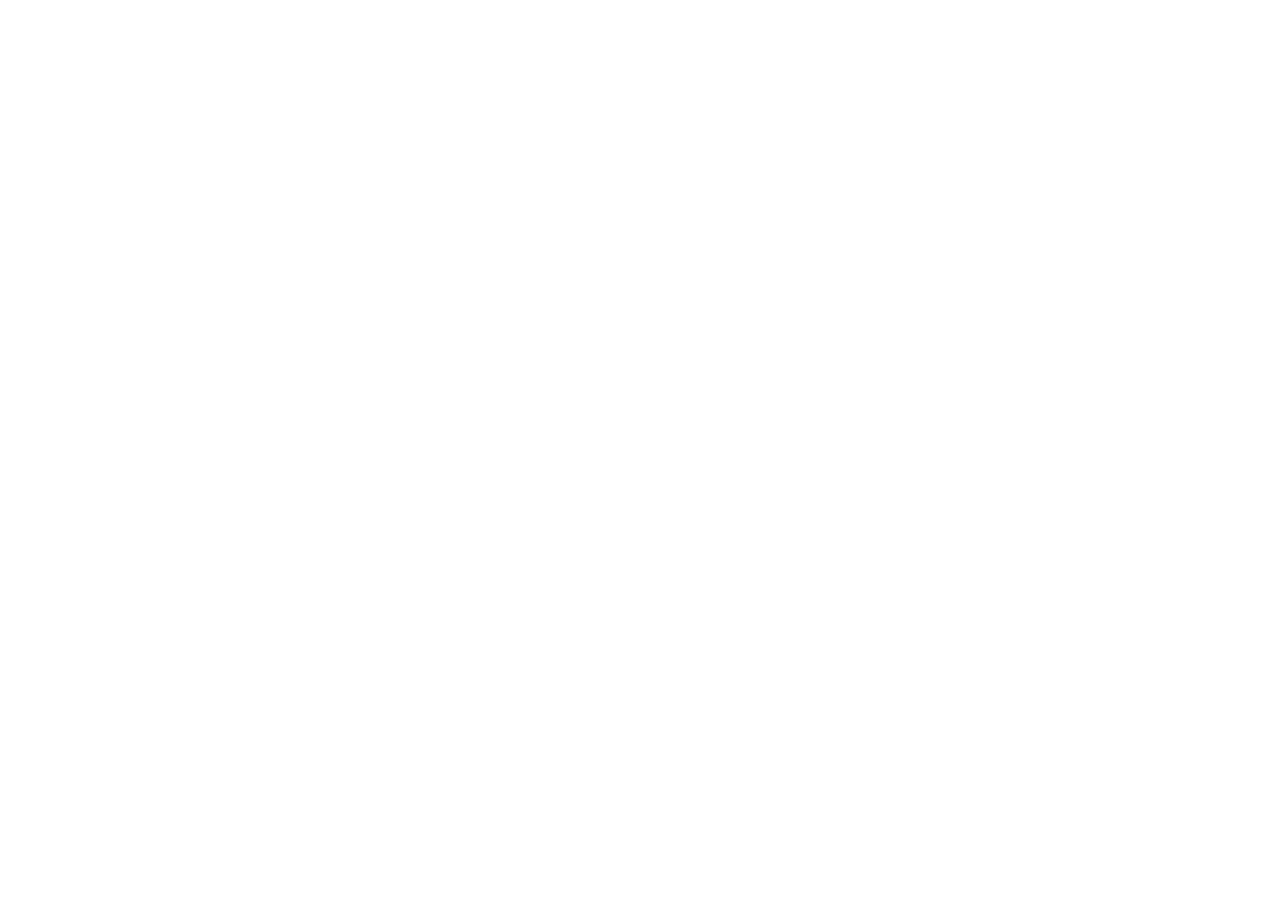
==== index.html @ 0d728dfb "basic setup" ====
<!DOCTYPE html>
<html lang="en">
<head>
    <meta charset="UTF-8">
    <meta name="viewport" content="width=device-width, initial-scale=1.0">
    <title>Justin J. Fici</title>
    <link rel="stylesheet" href="css/modnorm.min.css">
    <link rel="stylesheet" href="css/styles.css">
</head>
<body>
    
</body>
</html>
---- css/modnorm.min.css ----
progress,sub,sup{vertical-align:baseline}*,::after,::before{box-sizing:border-box}html{line-height:1.15;-webkit-text-size-adjust:100%;-moz-tab-size:4;tab-size:4}body{margin:0;font-family:system-ui,-apple-system,'Segoe UI',Roboto,Helvetica,Arial,sans-serif,'Apple Color Emoji','Segoe UI Emoji'}hr{height:0;color:inherit}abbr[title]{text-decoration:underline dotted}b,strong{font-weight:bolder}code,kbd,pre,samp{font-family:ui-monospace,SFMono-Regular,Consolas,'Liberation Mono',Menlo,monospace;font-size:1em}small{font-size:80%}sub,sup{font-size:75%;line-height:0;position:relative}sub{bottom:-.25em}sup{top:-.5em}table{text-indent:0;border-color:inherit}button,input,optgroup,select,textarea{font-family:inherit;font-size:100%;line-height:1.15;margin:0}button,select{text-transform:none}[type=button],[type=reset],[type=submit],button{-webkit-appearance:button;appearance:button;}::-moz-focus-inner{border-style:none;padding:0}:-moz-focusring{outline:ButtonText dotted 1px}:-moz-ui-invalid{box-shadow:none}legend{padding:0}::-webkit-inner-spin-button,::-webkit-outer-spin-button{height:auto}[type=search]{-webkit-appearance:textfield;appearance:textfield;outline-offset:-2px}::-webkit-search-decoration{-webkit-appearance:none;appearance:none;}::-webkit-file-upload-button{-webkit-appearance:button;appearance:button;font:inherit}summary{display:list-item}html{font-size:62.5%;}body{font-size:1.6rem;}img{width:100%;height:auto;user-select:none;}button{color:inherit;}a,button{touch-action: manipulation;}svg{height:100%;width:100%;fill:currentColor;pointer-events:none;}iframe,video{height:100%;width:100%}
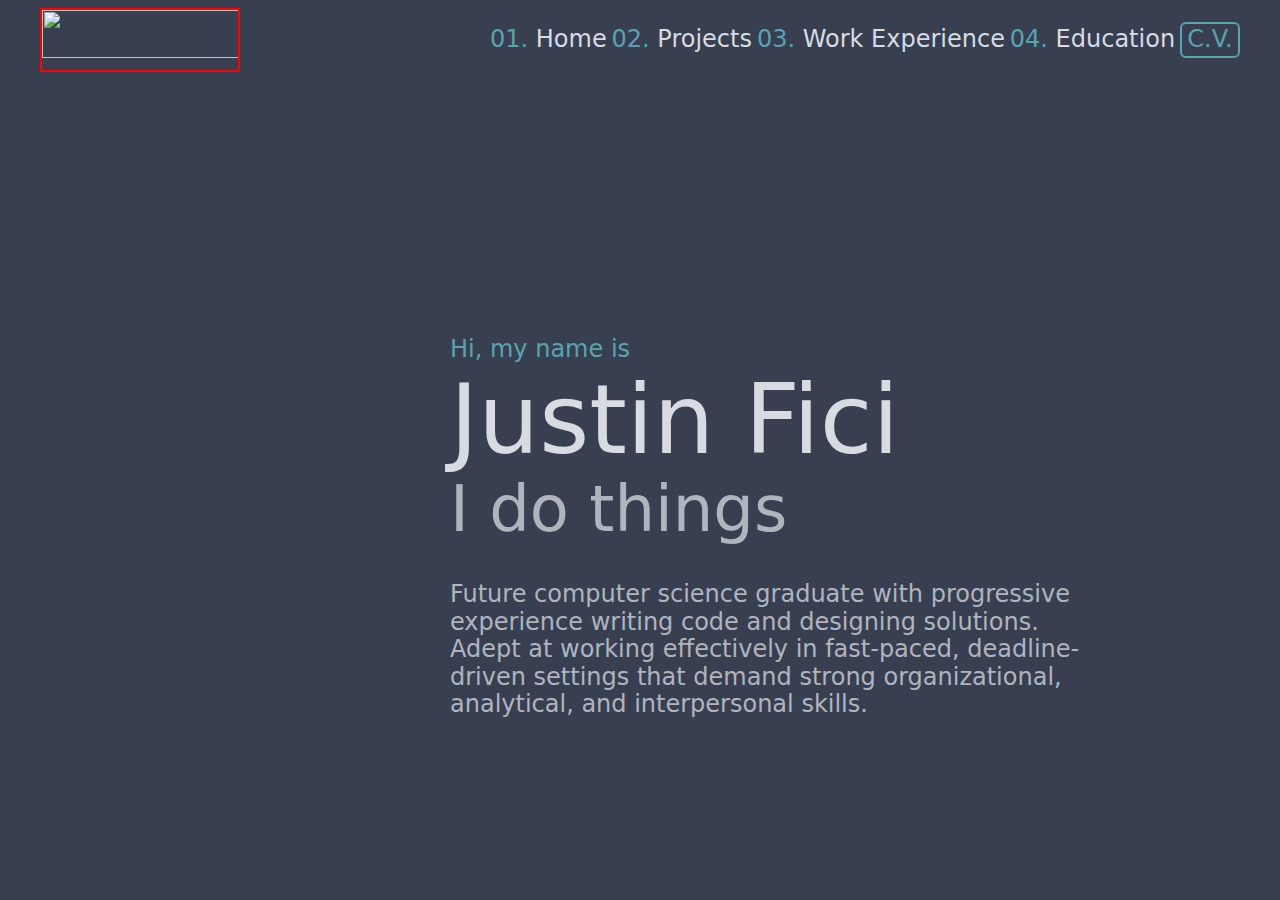
==== commit 1cb48f3e: "completed home page" ====
--- a/index.html
+++ b/index.html
@@ -8,6 +8,32 @@
     <link rel="stylesheet" href="css/styles.css">
 </head>
 <body>
-    
+    <nav>
+        <img id="logo" src="">
+        <div id="nav-links">
+            <a id="home" href="index.html">
+                <span class="num">01. </span><span class="label">Home</span>
+            </a>
+            <a id="projects" href="projects.html">
+                <span class="num">02. </span><span class="label">Projects</span>
+            </a>
+            <a id="work-experience" href="work.html">
+                <span class="num">03. </span><span class="label">Work Experience</span>
+            </a>
+            <a id="education" href="education.html">
+                <span class="num">04. </span><span class="label">Education</span>
+            </a>
+            <a id="cv" href="cv.html">
+                <span>C.V.</span>
+            </a>
+        </div>
+    </nav>
+    <article>
+        <p id="intro">Hi, my name is</p>
+        <p id="name">Justin Fici</p>
+        <p id="statement">I do things</p>
+        <p id="bio">Future computer science graduate with progressive experience writing code and designing solutions. 
+            Adept at working effectively in fast-paced, deadline-driven settings that demand strong organizational, analytical, and interpersonal skills. </p>
+    </article>
 </body>
 </html>--- a/css/styles.css
+++ b/css/styles.css
@@ -0,0 +1,84 @@
+:root {
+    --bg: #373F51;
+    --text: #D8DBE2;
+    --highlight-text: #58A4B0;
+    --std: all 200ms ease-in-out;
+}
+body {
+    height: 100vh;
+    display: grid;
+    grid-template-rows: 8rem 1fr;
+    margin-left: 4rem;
+    margin-right: 4rem;
+    background-color: var(--bg);
+    color: var(--text);
+}
+a {
+    text-decoration: none;
+    color: var(--text);
+}
+nav {
+    display: flex;
+    align-items: center;
+    justify-content: space-between;
+}
+#logo {
+    width: 20rem;
+    height: 80%;
+    border: 2px solid red;
+}
+#nav-links {
+    width: 75rem;
+    display: flex;
+    justify-content: space-between;
+    align-items: center;
+    font-size: 2.4rem;
+    height: 100%;
+}
+.num {
+    color: var(--highlight-text);
+}
+#cv {
+    width: 6rem;
+    color: var(--highlight-text);
+    border: 2px solid var(--highlight-text);
+    border-radius: 6px;
+    height: 3.6rem;
+    display: flex;
+    justify-content: center;
+    align-items: center;
+    transition: var(--std);
+}
+#cv:hover {
+    background-color: rgba(0, 0, 0, 0.3);
+}
+article {
+    display: grid;
+    grid-template-columns: 40rem 65rem 1fr;
+    grid-template-rows: 24rem 4rem 8rem 8rem 18rem;
+    grid-gap: 1rem;
+    align-items: center;
+}
+#intro {
+    grid-column: 2;
+    grid-row: 2;
+    color: var(--highlight-text);
+    font-size: 2.4rem;
+}
+#name {
+    grid-column: 2;
+    grid-row: 3;
+    font-size: 9.6rem;
+}
+#statement {
+    grid-column: 2;
+    grid-row: 4;
+    font-size: 6.4rem;
+    opacity: 75%;
+}
+#bio {
+    grid-column: 2;
+    grid-row: 5;
+    font-size: 2.4rem;
+    opacity: 75%;
+}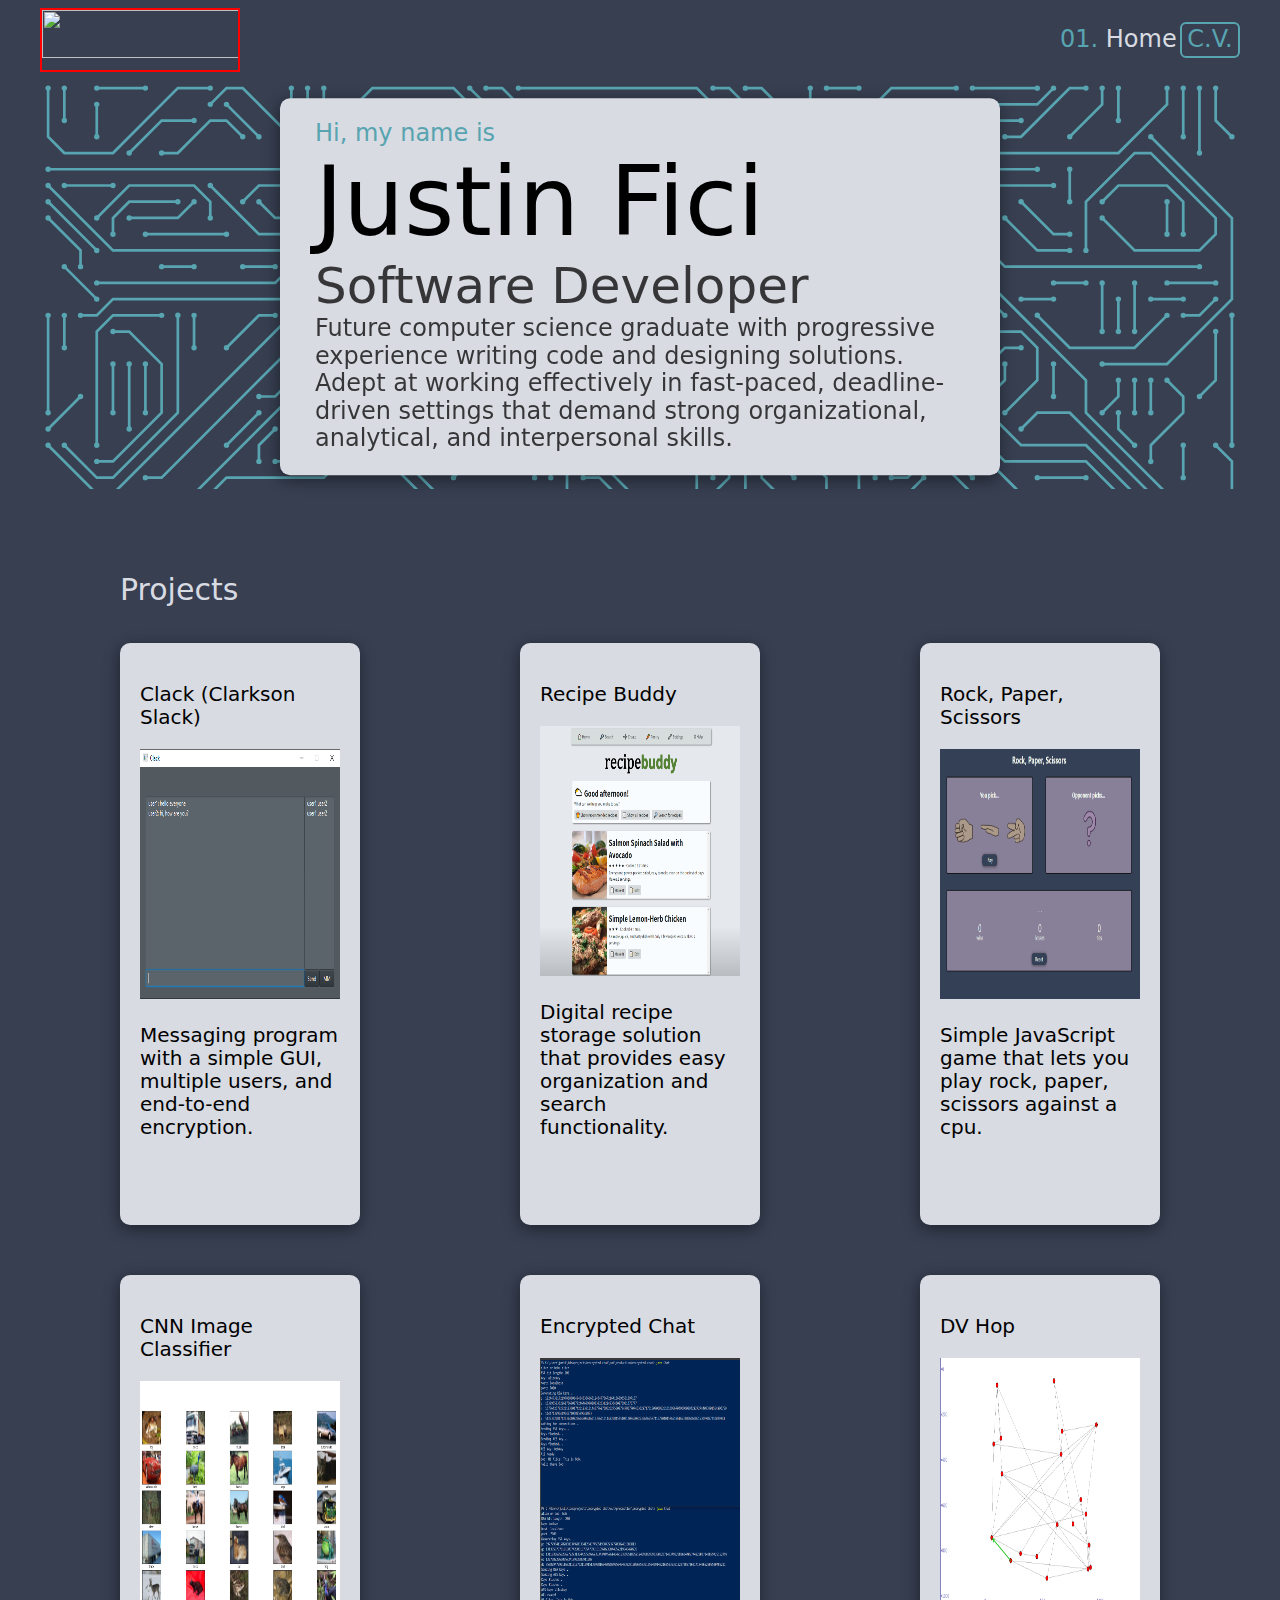
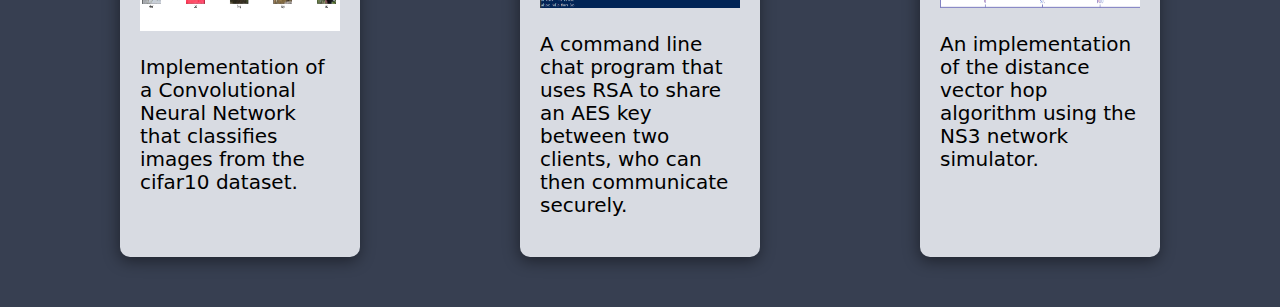
==== commit a1fd25e9: "finished project grid and combined it to home page" ====
--- a/index.html
+++ b/index.html
@@ -4,36 +4,66 @@
     <meta charset="UTF-8">
     <meta name="viewport" content="width=device-width, initial-scale=1.0">
     <title>Justin J. Fici</title>
+    <link rel="stylesheet" href="https://fonts.googleapis.com/css2?family=Material+Symbols+Outlined:opsz,wght,FILL,GRAD@24,400,0,0" />
     <link rel="stylesheet" href="css/modnorm.min.css">
     <link rel="stylesheet" href="css/styles.css">
 </head>
-<body>
+<body id="body-home">
     <nav>
         <img id="logo" src="">
         <div id="nav-links">
             <a id="home" href="index.html">
                 <span class="num">01. </span><span class="label">Home</span>
             </a>
-            <a id="projects" href="projects.html">
-                <span class="num">02. </span><span class="label">Projects</span>
-            </a>
-            <a id="work-experience" href="work.html">
-                <span class="num">03. </span><span class="label">Work Experience</span>
-            </a>
-            <a id="education" href="education.html">
-                <span class="num">04. </span><span class="label">Education</span>
-            </a>
             <a id="cv" href="cv.html">
                 <span>C.V.</span>
             </a>
         </div>
     </nav>
-    <article>
-        <p id="intro">Hi, my name is</p>
-        <p id="name">Justin Fici</p>
-        <p id="statement">I do things</p>
-        <p id="bio">Future computer science graduate with progressive experience writing code and designing solutions. 
-            Adept at working effectively in fast-paced, deadline-driven settings that demand strong organizational, analytical, and interpersonal skills. </p>
+    <article id="home-content">
+        <img id="circuit-board" src="media/CircuitBoard.svg">
+        <div id="intro-wrapper">
+            <p id="intro">Hi, my name is</p>
+            <p id="name">Justin Fici</p>
+            <p id="statement">Software Developer</p>
+            <p id="bio">
+                Future computer science graduate with progressive experience writing code and designing solutions. 
+                Adept at working effectively in fast-paced, deadline-driven settings that demand strong organizational, analytical, and interpersonal skills. 
+            </p>
+        </div>
+    </article>
+    <article id="projects-content">
+        <p>Projects</p>
+        <a href="https://github.com/ficijj/Clack" class="card" target="_blank">
+            <p class="card-title">Clack (Clarkson Slack)</p>
+            <img src="media/Clack.PNG">
+            <p class="card-description">Messaging program with a simple GUI, multiple users, and end-to-end encryption.</p>
+        </a>
+        <a href="https://github.com/crazyrecipes/RecipeBuddy" class="card" target="_blank">
+            <p class="card-title">Recipe Buddy</p>
+            <img src="media/RecBud.PNG">
+            <p class="card-description">Digital recipe storage solution that provides easy organization and search functionality.</p>
+        </a>
+        <a href="https://ficijj.github.io/js_rps/" class="card" target="_blank">
+            <p class="card-title">Rock, Paper, Scissors</p>
+            <img src="media/RPS.PNG">
+            <p class="card-description">Simple JavaScript game that lets you play rock, paper, scissors against a cpu.</p>
+        </a>
+        <a href="https://github.com/ficijj/image_classifier" class="card" target="_blank">
+            <p class="card-title">CNN Image Classifier</p>
+            <img src="media/CNN.png">
+            <p class="card-description">Implementation of a Convolutional Neural Network that classifies images from the cifar10 dataset.</p>
+        </a>
+        <a href="https://github.com/ficijj/rsa_aes_chat" class="card" target="_blank">
+            <p class="card-title">Encrypted Chat</p>
+            <img src="media/EncChat.png">
+            <p class="card-description">A command line chat program that uses RSA to share an AES key between two clients, who can then communicate securely.</p>
+        </a>
+        <a href="https://github.com/carykees98/cs-455-project" class="card" target="_blank">
+            <p class="card-title">DV Hop</p>
+            <img src="media/ns3.png">
+            <p class="card-description">An implementation of the distance vector hop algorithm using the NS3 network simulator.</p>
+        </a>
     </article>
 </body>
 </html>--- a/css/styles.css
+++ b/css/styles.css
@@ -4,23 +4,32 @@
     --highlight-text: #58A4B0;
     --std: all 200ms ease-in-out;
 }
-body {
+#body-home,
+#body-cv,
+#body-projects {
+    transition: var(--std);
+    background-color: var(--bg);
+    color: var(--text);
+    margin-left: 4rem;
+    margin-right: 4rem;
+}
+#body-home {
     height: 100vh;
     display: grid;
     grid-template-rows: 8rem 1fr;
-    margin-left: 4rem;
-    margin-right: 4rem;
-    background-color: var(--bg);
-    color: var(--text);
 }
 a {
     text-decoration: none;
+}
+#nav-links > a:not(:last-child) {
     color: var(--text);
 }
 nav {
-    display: flex;
-    align-items: center;
-    justify-content: space-between;
+    height: 8rem;
+    display: flex;
+    align-items: center;
+    justify-content: space-between;
+    background-color: var(--bg);
 }
 #logo {
     width: 20rem;
@@ -28,7 +37,7 @@
     border: 2px solid red;
 }
 #nav-links {
-    width: 75rem;
+    width: 18rem;
     display: flex;
     justify-content: space-between;
     align-items: center;
@@ -52,33 +61,150 @@
 #cv:hover {
     background-color: rgba(0, 0, 0, 0.3);
 }
-article {
-    display: grid;
-    grid-template-columns: 40rem 65rem 1fr;
-    grid-template-rows: 24rem 4rem 8rem 8rem 18rem;
-    grid-gap: 1rem;
-    align-items: center;
+#home-content {
+    position: relative;
+}
+#intro-wrapper {
+    color: black;
+    background-color: var(--text);
+    box-shadow: -1px 4px 16px rgba(0, 0, 0, 0.45);
+    position: absolute;
+    z-index: 10;
+    top: 50%;
+    left: 50%;
+    transform: translate(-50%, -50%);
+    width: 72rem;
+    border-radius: 1rem;
+    padding: 2.2rem 3.5rem;
+    display: flex;
+    flex-direction: column;
+    align-items: flex-start;
+    justify-content: left;
 }
 #intro {
-    grid-column: 2;
-    grid-row: 2;
     color: var(--highlight-text);
     font-size: 2.4rem;
-}
-#name {
-    grid-column: 2;
-    grid-row: 3;
+    margin: 0;
+}
+#intro-wrapper > #name {
     font-size: 9.6rem;
+    margin: 0;
 }
 #statement {
-    grid-column: 2;
-    grid-row: 4;
-    font-size: 6.4rem;
+    font-size: 5rem;
     opacity: 75%;
+    margin: 0;
 }
 #bio {
-    grid-column: 2;
-    grid-row: 5;
     font-size: 2.4rem;
     opacity: 75%;
+    margin: 0;
+}
+#cv-content {
+    margin-top: 4rem;
+    width: 100%;
+    display: grid;
+    grid-template-columns: 30rem 1fr 30rem;
+    grid-template-rows: 20rem 20rem 72rem 1fr 1fr;
+    gap: 5rem;
+    font-size: 2rem;
+    line-height: 2;
+}
+#cv-header {
+    width: 100%;
+    grid-column: 2;
+    grid-row: 1;
+    display: flex;
+    justify-content: space-between;
+    line-height: normal;
+}
+#info > #name {
+    font-size: 3.2rem;
+    font-weight: bold;
+}
+#info > p:not(:first-child) {
+    font-size: 2rem;
+}
+#contact-info {
+    display: flex;
+    flex-direction: column;
+    justify-content: center;
+    gap: 15px;
+}
+#email-links {
+    display: flex;
+    flex-direction: column;
+    gap: inherit;
+}
+#email-links > a {
+    color: var(--highlight-text);
+    display: flex;
+    align-items: center;
+}
+.mail {
+    margin-right: 5px;
+}
+#software-skills {
+    grid-column: 2;
+    grid-row: 2;
+    align-self: center;
+    overflow: hidden;
+    position: relative;
+    height: 100%;
+    display: flex;
+    align-items: center;
+}
+#autoscroll-wrapper {
+    display: flex;
+    align-items: center;
+    gap: 3rem;
+    position: absolute;
+    /* transform: translateX(-10rem); */
+}
+i {
+    font-size: 8rem;
+}
+#education {
+    grid-column: 2;
+    grid-row: 3;
+}
+#projects {
+    grid-column: 2;
+    grid-row: 4;
+}
+#work-experience {
+    grid-column: 2;
+    grid-row: 5;
+}
+.left-right {
+    display: flex;
+    justify-content: space-between;
+}
+#projects-content {
+    padding: 5rem 8rem;
+    display: grid;
+    grid-template-columns: 1fr 1fr 1fr;
+    column-gap: 16rem;
+    grid-template-rows: 5rem 1fr 1fr;
+    row-gap: 5rem;
+}
+#projects-content > p {
+    font-size: 3rem;
+    grid-column-start: 1;
+    grid-column-end: 4;
+}
+.card {
+    font-size: 2rem;
+    color: black;
+    background-color: var(--text);
+    transition: var(--std);
+    box-shadow: -1px 4px 16px rgba(0, 0, 0, 0.45);
+    border-radius: 1rem;
+    padding: 2rem;
+}
+.card:hover {
+    box-shadow: -1px 2px 8px rgba(0, 0, 0, 0.65);
+}
+.card > img {
+    height: 25rem;
 }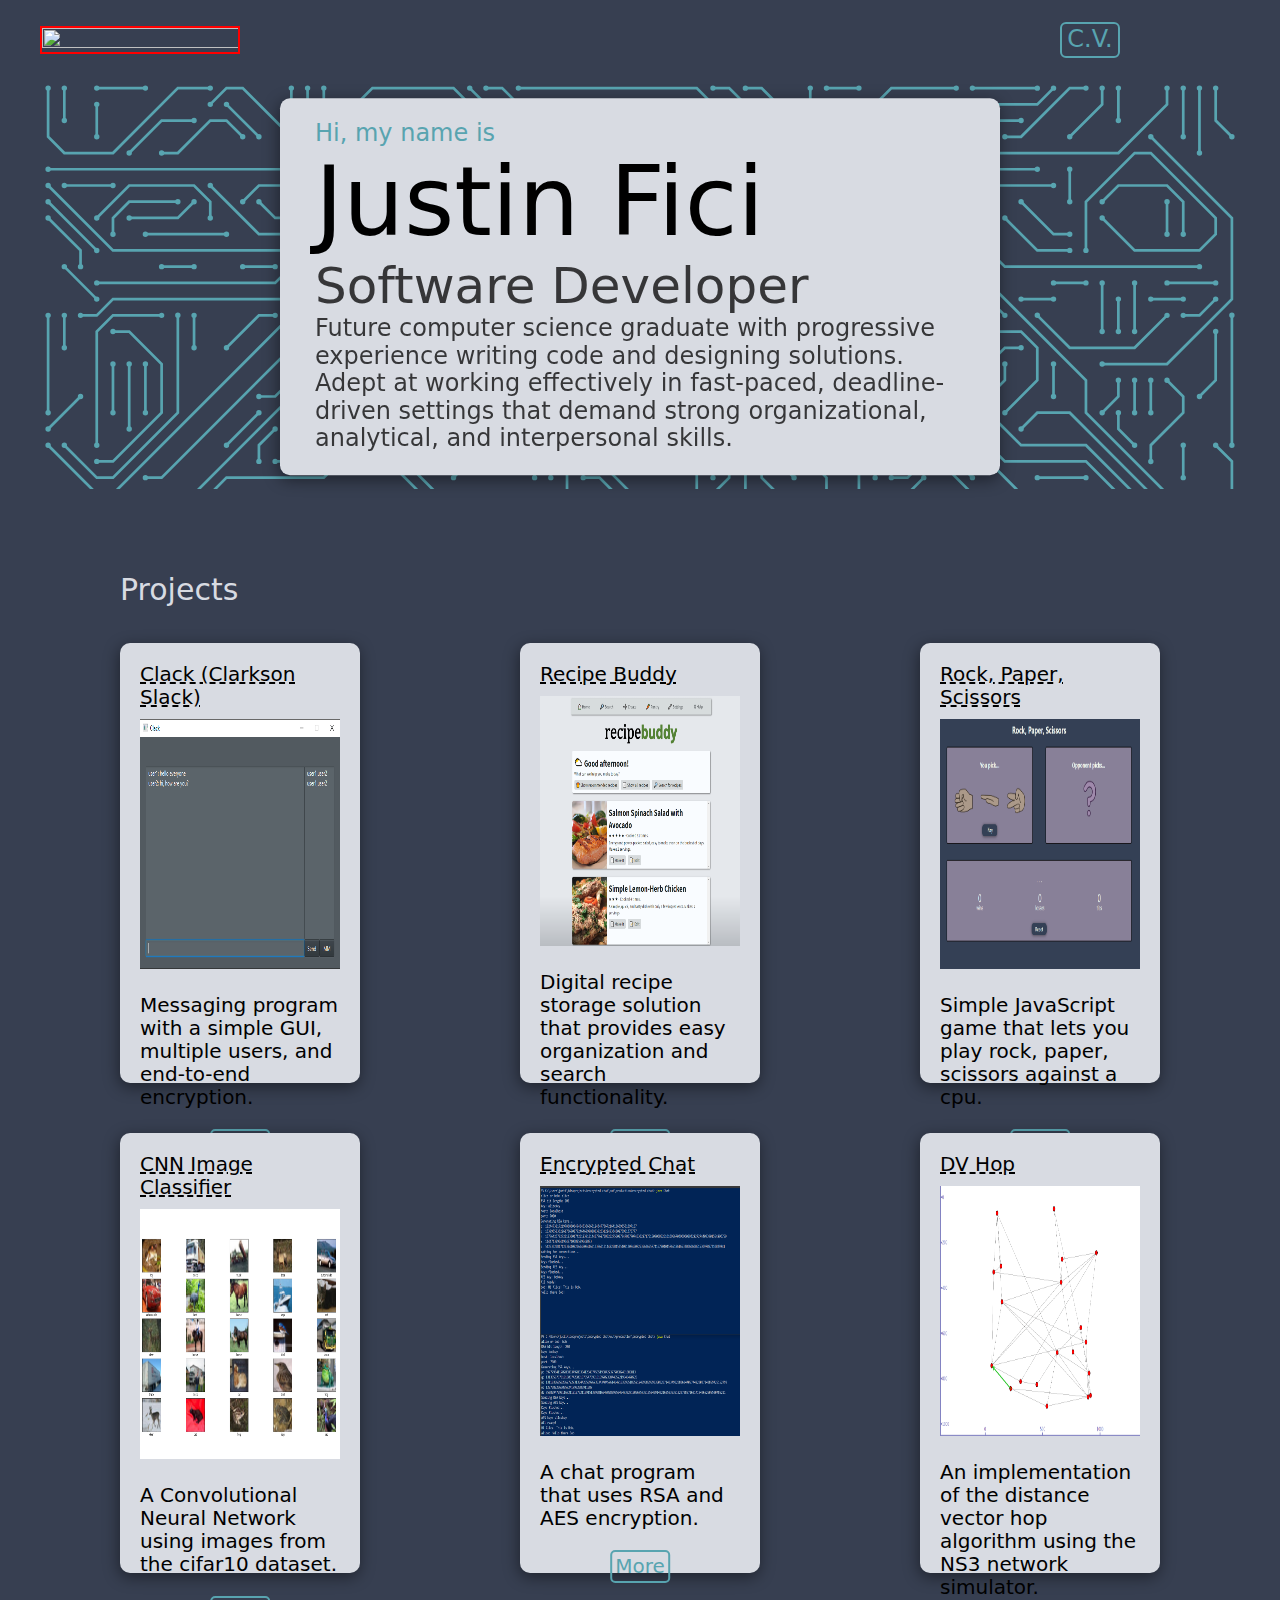
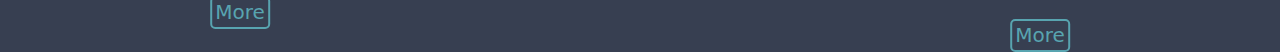
==== commit 1e7b2fdf: "worked on project gallery functionality" ====
--- a/index.html
+++ b/index.html
@@ -10,11 +10,10 @@
 </head>
 <body id="body-home">
     <nav>
-        <img id="logo" src="">
+        <a href="index.html">
+            <img id="logo" src="">
+        </a>
         <div id="nav-links">
-            <a id="home" href="index.html">
-                <span class="num">01. </span><span class="label">Home</span>
-            </a>
             <a id="cv" href="cv.html">
                 <span>C.V.</span>
             </a>
@@ -34,36 +33,79 @@
     </article>
     <article id="projects-content">
         <p>Projects</p>
-        <a href="https://github.com/ficijj/Clack" class="card" target="_blank">
-            <p class="card-title">Clack (Clarkson Slack)</p>
+        <div class="card small" >
+            <a href="https://github.com/ficijj/Clack" class="card-title" target="_blank">Clack (Clarkson Slack)</a>
             <img src="media/Clack.PNG">
             <p class="card-description">Messaging program with a simple GUI, multiple users, and end-to-end encryption.</p>
-        </a>
-        <a href="https://github.com/crazyrecipes/RecipeBuddy" class="card" target="_blank">
-            <p class="card-title">Recipe Buddy</p>
+            <div id="clack" class="more-button">More</div>
+        </div>
+        <div class="card big row1 hide" id="clack-big">
+            <a href="https://github.com/ficijj/Clack" class="card-title" target="_blank">Clack (Clarkson Slack)</a>
+            <img src="media/Clack.PNG">
+            <p class="card-description">Messaging program with a simple GUI, multiple users, and end-to-end encryption.</p>
+            <span class="material-symbols-outlined close" onclick="toggleCard('clack')">close</span>
+        </div>
+        <div class="card small">
+            <a href="https://github.com/crazyrecipes/RecipeBuddy"class="card-title" target="_blank">Recipe Buddy</a>
             <img src="media/RecBud.PNG">
             <p class="card-description">Digital recipe storage solution that provides easy organization and search functionality.</p>
-        </a>
-        <a href="https://ficijj.github.io/js_rps/" class="card" target="_blank">
-            <p class="card-title">Rock, Paper, Scissors</p>
+            <div id="recbud" class="more-button">More</div>
+        </div>
+        <div class="card big row1 hide" id="recbud-big">
+            <a href="https://github.com/crazyrecipes/RecipeBuddy"class="card-title" target="_blank">Recipe Buddy</a>
+            <img src="media/RecBud.PNG">
+            <p class="card-description">Digital recipe storage solution that provides easy organization and search functionality.</p>
+            <span class="material-symbols-outlined close" onclick="toggleCard('recbud')">close</span>
+        </div>
+        <div class="card small">
+            <a href="https://ficijj.github.io/js_rps/" class="card-title" target="_blank">Rock, Paper, Scissors</a>
             <img src="media/RPS.PNG">
             <p class="card-description">Simple JavaScript game that lets you play rock, paper, scissors against a cpu.</p>
-        </a>
-        <a href="https://github.com/ficijj/image_classifier" class="card" target="_blank">
-            <p class="card-title">CNN Image Classifier</p>
+            <div id="rps" class="more-button">More</div>
+        </div>
+        <div class="card big row1 hide" id="rps-big">
+            <a href="https://ficijj.github.io/js_rps/" class="card-title" target="_blank">Rock, Paper, Scissors</a>
+            <img src="media/RPS.PNG">
+            <p class="card-description">Simple JavaScript game that lets you play rock, paper, scissors against a cpu.</p>
+            <span class="material-symbols-outlined close" onclick="toggleCard('rps')">close</span>
+        </div>
+        <div class="card small">
+            <a href="https://github.com/ficijj/image_classifier" class="card-title" target="_blank">CNN Image Classifier</a>
             <img src="media/CNN.png">
-            <p class="card-description">Implementation of a Convolutional Neural Network that classifies images from the cifar10 dataset.</p>
-        </a>
-        <a href="https://github.com/ficijj/rsa_aes_chat" class="card" target="_blank">
-            <p class="card-title">Encrypted Chat</p>
+            <p class="card-description">A Convolutional Neural Network using images from the cifar10 dataset.</p>
+            <div id="cnn" class="more-button">More</div>
+        </div>
+        <div class="card big row2 hide" id="cnn-big">
+            <a href="https://github.com/ficijj/image_classifier" class="card-title" target="_blank">CNN Image Classifier</a>
+            <img src="media/CNN.png">
+            <p class="card-description">A Convolutional Neural Network using images from the cifar10 dataset.</p>
+            <span class="material-symbols-outlined close" onclick="toggleCard('cnn')">close</span>
+        </div>
+        <div class="card small" >
+            <a href="https://github.com/ficijj/rsa_aes_chat" class="card-title" target="_blank">Encrypted Chat</a>
             <img src="media/EncChat.png">
-            <p class="card-description">A command line chat program that uses RSA to share an AES key between two clients, who can then communicate securely.</p>
-        </a>
-        <a href="https://github.com/carykees98/cs-455-project" class="card" target="_blank">
-            <p class="card-title">DV Hop</p>
+            <p class="card-description">A chat program that uses RSA and AES encryption.</p>
+            <div id="encchat" class="more-button">More</div>
+        </div>
+        <div class="card big row2 hide" id="encchat-big">
+            <a href="https://github.com/ficijj/rsa_aes_chat" class="card-title" target="_blank">Encrypted Chat</a>
+            <img src="media/EncChat.png">
+            <p class="card-description">A chat program that uses RSA and AES encryption.</p>
+            <span class="material-symbols-outlined close" onclick="toggleCard('encchat')">close</span>
+        </div>
+        <div class="card small">
+            <a href="https://github.com/carykees98/cs-455-project" class="card-title" target="_blank">DV Hop</a>
             <img src="media/ns3.png">
             <p class="card-description">An implementation of the distance vector hop algorithm using the NS3 network simulator.</p>
-        </a>
+            <div id="dvhop" class="more-button">More</div>
+        </div>
+        <div class="card big row2 hide" id="dvhop-big">
+            <a href="https://github.com/carykees98/cs-455-project" class="card-title" target="_blank">DV Hop</a>
+            <img src="media/ns3.png">
+            <p class="card-description">An implementation of the distance vector hop algorithm using the NS3 network simulator.</p>
+            <span class="material-symbols-outlined close" onclick="toggleCard('dvhop')">close</span>
+        </div>
     </article>
+    <script src="main.js"></script>
 </body>
 </html>--- a/css/styles.css
+++ b/css/styles.css
@@ -187,6 +187,7 @@
     column-gap: 16rem;
     grid-template-rows: 5rem 1fr 1fr;
     row-gap: 5rem;
+    position: relative;
 }
 #projects-content > p {
     font-size: 3rem;
@@ -201,10 +202,72 @@
     box-shadow: -1px 4px 16px rgba(0, 0, 0, 0.45);
     border-radius: 1rem;
     padding: 2rem;
-}
-.card:hover {
+    position: relative;
+    height: 44rem;
+}
+.small:hover {
     box-shadow: -1px 2px 8px rgba(0, 0, 0, 0.65);
+    transform: translateY(3px);
+}
+.more-button {
+    color: var(--highlight-text);
+    border: 2px solid var(--highlight-text);
+    border-radius: 5px;
+    width: fit-content;
+    padding: 3px;
+    cursor: pointer;
+    position: absolute;
+    left: 50%;
+    transform: translateX(-50%);
+    transition: var(--std);
+}
+.more-button:hover {
+    background-color: lightgray;
 }
 .card > img {
+    margin-top: 10px;
     height: 25rem;
+}
+.card > a {
+    color: black;
+    text-decoration: underline dashed;
+    padding-bottom: 4px;
+}
+.big {
+    position: absolute;
+    z-index: 10;
+    width: 166rem;
+    display: grid;
+    grid-template-columns: 50rem 1fr;
+    grid-template-rows: 3rem 1fr;
+    left: 50%;
+    transform: translateX(-50%);
+}
+.row1 {
+    top: 13%;
+}
+.row2 {
+    top: 57%
+}
+.big > img {
+    width: 100%;
+    height: 100%;
+    grid-column: 1;
+    margin-top: 0;
+}
+.big > .card-description {
+    margin-left: 10px;
+}
+.close {
+    grid-column: 2;
+    grid-row: 1;
+    justify-self: right;
+    cursor: pointer;
+    color: var(--highlight-text);
+}
+.hide {
+    display: none;
+}
+.blur {
+    filter: blur(5px);
 }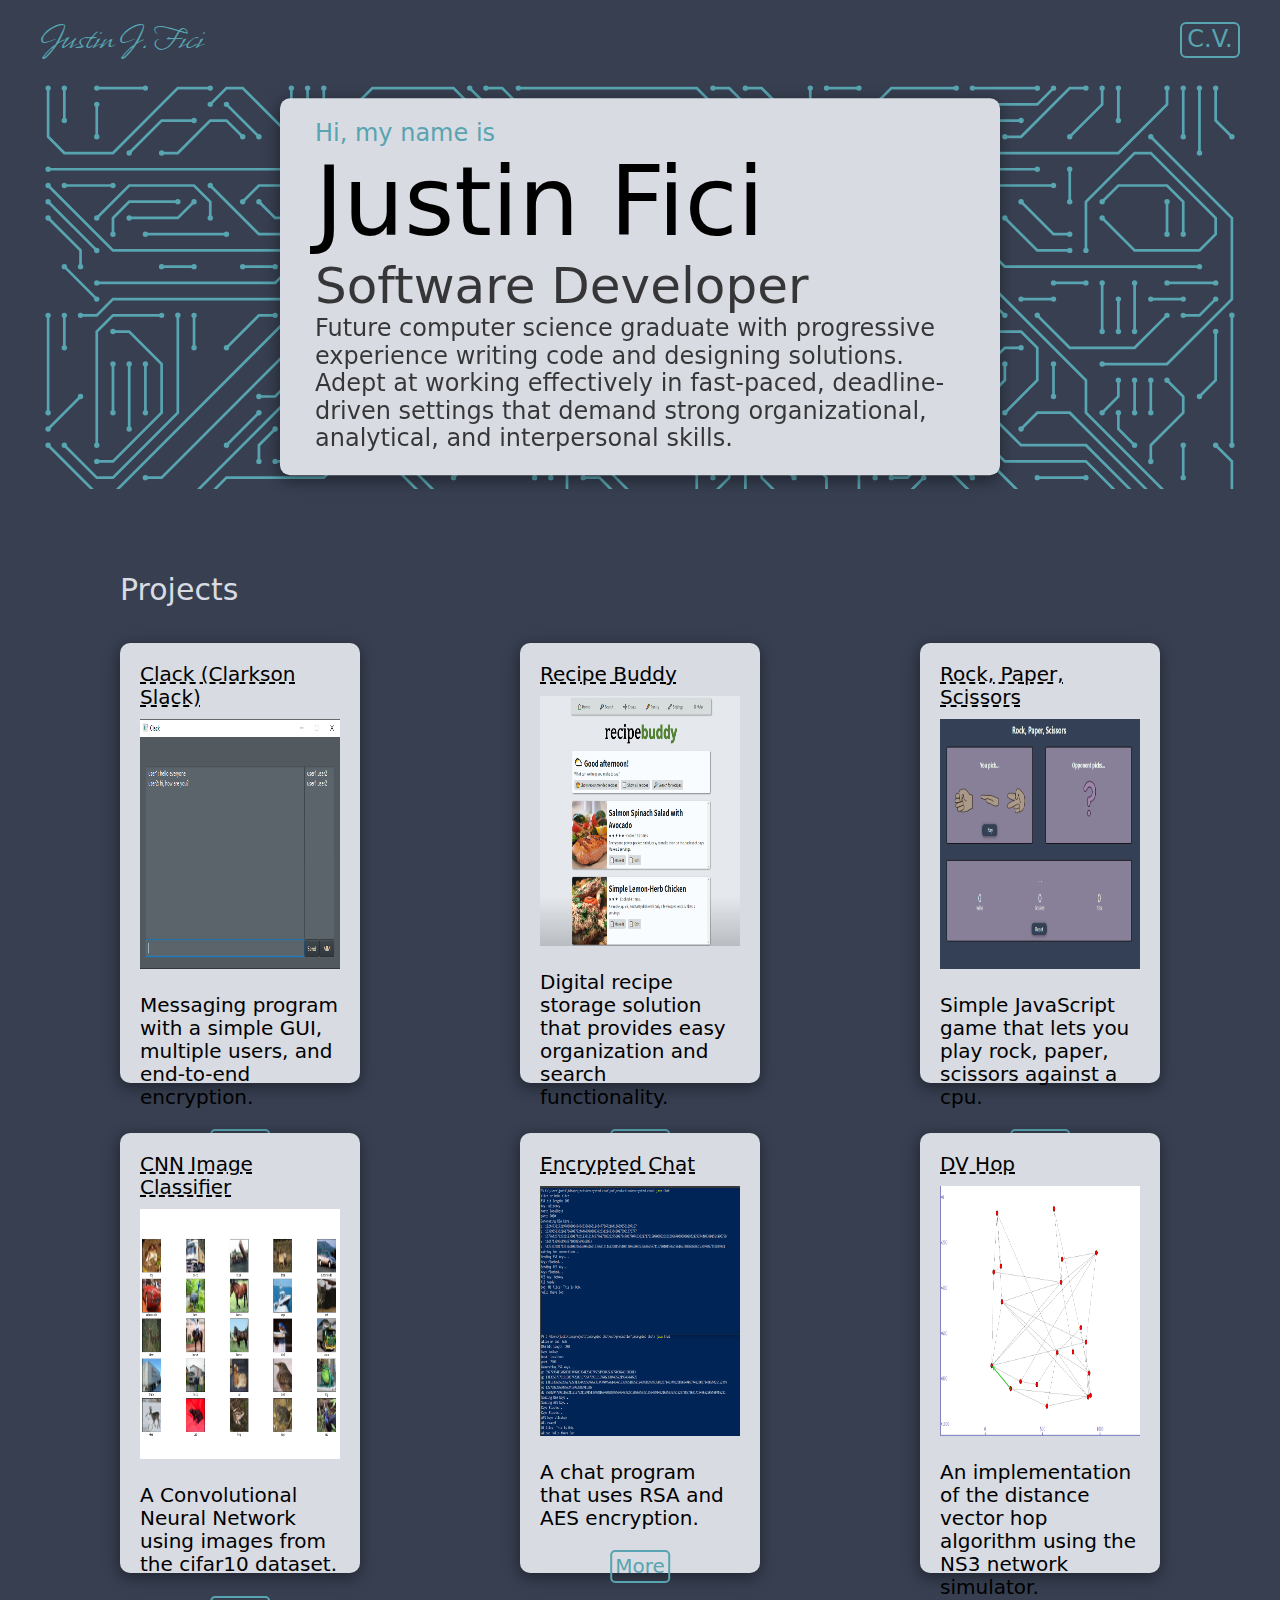
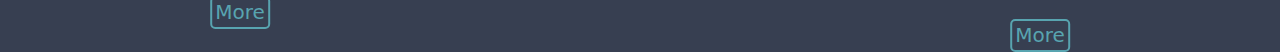
==== commit a953b4fb: "added logo, expanded card content, and some various js" ====
--- a/index.html
+++ b/index.html
@@ -5,19 +5,14 @@
     <meta name="viewport" content="width=device-width, initial-scale=1.0">
     <title>Justin J. Fici</title>
     <link rel="stylesheet" href="https://fonts.googleapis.com/css2?family=Material+Symbols+Outlined:opsz,wght,FILL,GRAD@24,400,0,0" />
+    <link rel="stylesheet" href="https://fonts.googleapis.com/css2?family=Whisper" />
     <link rel="stylesheet" href="css/modnorm.min.css">
     <link rel="stylesheet" href="css/styles.css">
 </head>
 <body id="body-home">
     <nav>
-        <a href="index.html">
-            <img id="logo" src="">
-        </a>
-        <div id="nav-links">
-            <a id="cv" href="cv.html">
-                <span>C.V.</span>
-            </a>
-        </div>
+        <a id="logo" href="index.html">Justin J. Fici</a>
+        <a id="cv" href="cv.html"><span>C.V.</span></a>
     </nav>
     <article id="home-content">
         <img id="circuit-board" src="media/CircuitBoard.svg">
@@ -42,7 +37,15 @@
         <div class="card big row1 hide" id="clack-big">
             <a href="https://github.com/ficijj/Clack" class="card-title" target="_blank">Clack (Clarkson Slack)</a>
             <img src="media/Clack.PNG">
-            <p class="card-description">Messaging program with a simple GUI, multiple users, and end-to-end encryption.</p>
+            <div class="card-description">
+                <ul class="card-list">
+                    <li>Written in Java.</li>
+                    <li>Supports a virtually limitless number of simultaneous clients through use of multithreading.</li>
+                    <li>A list of all active client usernames is kept updated and displayed to all clients.</li>
+                    <li>Uses a simple substitution cypher plus Java serialization to ensure some security.</li>
+                    <li>Basic GUI where users can type out and sent their messages and also see all previous messages from other users.</li>
+                </ul>
+            </div>
             <span class="material-symbols-outlined close" onclick="toggleCard('clack')">close</span>
         </div>
         <div class="card small">
@@ -54,7 +57,15 @@
         <div class="card big row1 hide" id="recbud-big">
             <a href="https://github.com/crazyrecipes/RecipeBuddy"class="card-title" target="_blank">Recipe Buddy</a>
             <img src="media/RecBud.PNG">
-            <p class="card-description">Digital recipe storage solution that provides easy organization and search functionality.</p>
+            <div class="card-description">
+                <ul class="card-list">
+                    <li>Written in Java, JavaScript, HTML, and CSS.</li>
+                    <li>Build using the Spring framework.</li>
+                    <li>Custom built database solution that uses local file system for minimal overhead and fast operation.</li>
+                    <li>Works on all major operating systems, as long as Java is installed.</li>
+                    <li>Automatically curates a list of your most relavant and highly rated recipes.</li>
+                </ul>
+            </div>
             <span class="material-symbols-outlined close" onclick="toggleCard('recbud')">close</span>
         </div>
         <div class="card small">
@@ -66,7 +77,14 @@
         <div class="card big row1 hide" id="rps-big">
             <a href="https://ficijj.github.io/js_rps/" class="card-title" target="_blank">Rock, Paper, Scissors</a>
             <img src="media/RPS.PNG">
-            <p class="card-description">Simple JavaScript game that lets you play rock, paper, scissors against a cpu.</p>
+            <div class="card-description">
+                <ul class="card-list">
+                    <li>Adaptive sizing so the game remains playable on any screen size, including mobile devices.</li>
+                    <li>Opponent plays a random choice each time.</li>
+                    <li>Win, loss, and tie stats are tracked using session storage.</li>
+                    <li>Light and dark mode stylings available with an easy toggle switch.</li>
+                </ul>
+            </div>
             <span class="material-symbols-outlined close" onclick="toggleCard('rps')">close</span>
         </div>
         <div class="card small">
@@ -78,7 +96,14 @@
         <div class="card big row2 hide" id="cnn-big">
             <a href="https://github.com/ficijj/image_classifier" class="card-title" target="_blank">CNN Image Classifier</a>
             <img src="media/CNN.png">
-            <p class="card-description">A Convolutional Neural Network using images from the cifar10 dataset.</p>
+            <div class="card-description">
+                <ul class="card-list">
+                    <li>There are 10 different classes included in the dataset.</li>
+                    <li>50,000 total images each 28x28 pixels.</li>
+                    <li>Data augmentation techniques were used to increase the size and variability of the data.</li>
+                    <li>Anywhere from 80 to 85% accuracy achieved.</li>
+                </ul>
+            </div>
             <span class="material-symbols-outlined close" onclick="toggleCard('cnn')">close</span>
         </div>
         <div class="card small" >
@@ -90,7 +115,13 @@
         <div class="card big row2 hide" id="encchat-big">
             <a href="https://github.com/ficijj/rsa_aes_chat" class="card-title" target="_blank">Encrypted Chat</a>
             <img src="media/EncChat.png">
-            <p class="card-description">A chat program that uses RSA and AES encryption.</p>
+            <div class="card-description">
+                <ul class="card-list">
+                    <li>Users specify a host, port, username, bit length for the RSA encryption, and an AES key.</li>
+                    <li>RSA is used to encrypt the AES key, both clients then exchange and decrypt these.</li>
+                    <li>AES is used for all subsequent messages, as it is a more secure secret-key cryptographic system.</li>
+                </ul>
+            </div>
             <span class="material-symbols-outlined close" onclick="toggleCard('encchat')">close</span>
         </div>
         <div class="card small">
@@ -102,7 +133,13 @@
         <div class="card big row2 hide" id="dvhop-big">
             <a href="https://github.com/carykees98/cs-455-project" class="card-title" target="_blank">DV Hop</a>
             <img src="media/ns3.png">
-            <p class="card-description">An implementation of the distance vector hop algorithm using the NS3 network simulator.</p>
+            <div class="card-description">
+                <ul class="card-list">
+                    <li>Adapted from an open-source solution that no longer works as is.</li>
+                    <li>Added command line arguments as well as the ability to save and load configurations from a file.</li>
+                    <li>Changed to allow for much more interesting data to be collected.</li>
+                </ul>
+            </div>
             <span class="material-symbols-outlined close" onclick="toggleCard('dvhop')">close</span>
         </div>
     </article>
--- a/css/styles.css
+++ b/css/styles.css
@@ -21,28 +21,18 @@
 a {
     text-decoration: none;
 }
-#nav-links > a:not(:last-child) {
-    color: var(--text);
-}
 nav {
     height: 8rem;
     display: flex;
     align-items: center;
     justify-content: space-between;
     background-color: var(--bg);
+    font-size: 2.4rem;
 }
 #logo {
-    width: 20rem;
-    height: 80%;
-    border: 2px solid red;
-}
-#nav-links {
-    width: 18rem;
-    display: flex;
-    justify-content: space-between;
-    align-items: center;
-    font-size: 2.4rem;
-    height: 100%;
+    font-family: 'Whisper';
+    font-size: 3.6rem;
+    color: var(--highlight-text);
 }
 .num {
     color: var(--highlight-text);
@@ -159,7 +149,6 @@
     align-items: center;
     gap: 3rem;
     position: absolute;
-    /* transform: translateX(-10rem); */
 }
 i {
     font-size: 8rem;
@@ -258,6 +247,9 @@
 .big > .card-description {
     margin-left: 10px;
 }
+.card-list > li {
+    margin-bottom: 3rem;
+}
 .close {
     grid-column: 2;
     grid-row: 1;
